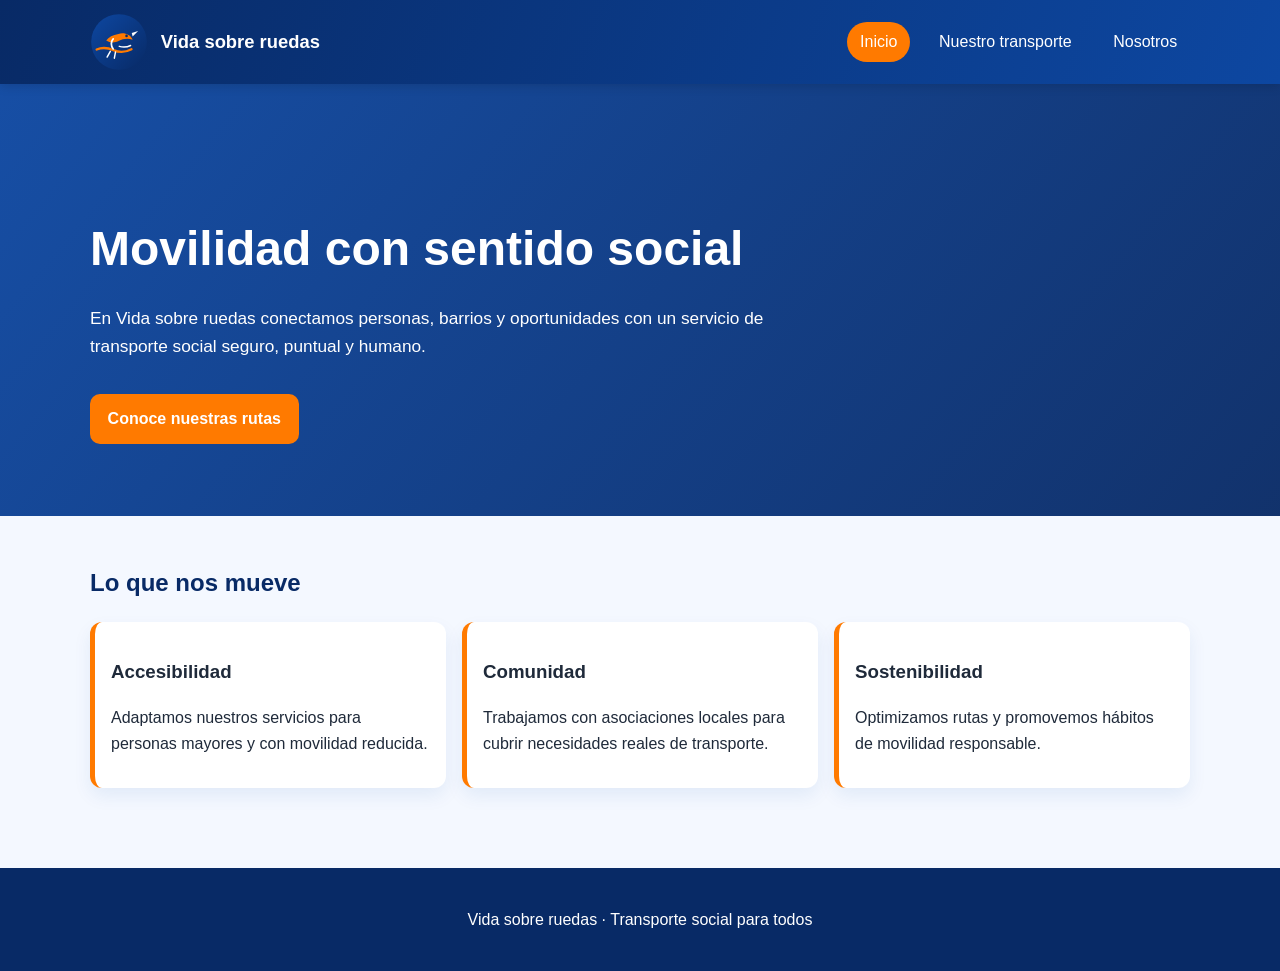
==== index.html @ e6b1b7bc "Initial commit: sitio web Vida sobre ruedas Made-with: Cursor" ====
<!doctype html>
<html lang="es">
  <head>
    <meta charset="UTF-8" />
    <meta name="viewport" content="width=device-width, initial-scale=1.0" />
    <title>Vida sobre ruedas | Inicio</title>
    <link rel="stylesheet" href="styles.css" />
  </head>
  <body>
    <header class="site-header">
      <div class="container header-inner">
        <a class="brand" href="index.html">
          <img src="assets/logo-roadrunner.svg" alt="Logo Vida sobre ruedas" />
          <span>Vida sobre ruedas</span>
        </a>
        <nav class="nav">
          <a class="active" href="index.html">Inicio</a>
          <a href="transporte.html">Nuestro transporte</a>
          <a href="nosotros.html">Nosotros</a>
        </nav>
      </div>
    </header>

    <main>
      <section class="hero">
        <div class="container">
          <h1>Movilidad con sentido social</h1>
          <p>
            En Vida sobre ruedas conectamos personas, barrios y oportunidades
            con un servicio de transporte social seguro, puntual y humano.
          </p>
          <a class="btn" href="transporte.html">Conoce nuestras rutas</a>
        </div>
      </section>

      <section class="section">
        <div class="container">
          <h2>Lo que nos mueve</h2>
          <div class="cards">
            <article class="card">
              <h3>Accesibilidad</h3>
              <p>Adaptamos nuestros servicios para personas mayores y con movilidad reducida.</p>
            </article>
            <article class="card">
              <h3>Comunidad</h3>
              <p>Trabajamos con asociaciones locales para cubrir necesidades reales de transporte.</p>
            </article>
            <article class="card">
              <h3>Sostenibilidad</h3>
              <p>Optimizamos rutas y promovemos hábitos de movilidad responsable.</p>
            </article>
          </div>
        </div>
      </section>
    </main>

    <footer class="site-footer">
      <div class="container">
        <p>Vida sobre ruedas · Transporte social para todos</p>
      </div>
    </footer>
  </body>
</html>
---- styles.css ----
:root {
  --blue: #0d47a1;
  --blue-dark: #082a66;
  --orange: #ff7a00;
  --orange-soft: #ffb164;
  --bg: #f4f8ff;
  --text: #1f2a3a;
  --white: #ffffff;
}

* {
  box-sizing: border-box;
}

body {
  margin: 0;
  font-family: Arial, Helvetica, sans-serif;
  color: var(--text);
  background: var(--bg);
  line-height: 1.6;
}

a {
  color: inherit;
  text-decoration: none;
}

.site-header {
  background: linear-gradient(110deg, var(--blue-dark), var(--blue));
  color: var(--white);
  padding: 0.8rem 0;
  position: sticky;
  top: 0;
  z-index: 1000;
  box-shadow: 0 2px 10px rgba(0, 0, 0, 0.15);
}

.container {
  width: min(1100px, 92%);
  margin: 0 auto;
}

.header-inner {
  display: flex;
  align-items: center;
  justify-content: space-between;
  gap: 1rem;
  flex-wrap: wrap;
}

.brand {
  display: flex;
  align-items: center;
  gap: 0.8rem;
  font-weight: bold;
  font-size: 1.15rem;
}

.brand img {
  width: 58px;
  height: 58px;
}

.nav {
  display: flex;
  gap: 1rem;
  flex-wrap: wrap;
}

.nav a {
  padding: 0.45rem 0.8rem;
  border-radius: 999px;
  transition: 0.25s ease;
}

.nav a:hover,
.nav a.active {
  background: var(--orange);
  color: var(--white);
}

.hero {
  background: linear-gradient(130deg, rgba(13, 71, 161, 0.96), rgba(8, 42, 102, 0.96)),
    url("https://images.unsplash.com/photo-1474487548417-781cb71495f3?auto=format&fit=crop&w=1350&q=80")
      center/cover no-repeat;
  color: var(--white);
  padding: 5.5rem 0 4.5rem;
}

.hero h1 {
  font-size: clamp(2rem, 4.2vw, 3rem);
  margin-bottom: 0.7rem;
}

.hero p {
  max-width: 700px;
  font-size: 1.08rem;
}

.btn {
  display: inline-block;
  margin-top: 1rem;
  background: var(--orange);
  color: var(--white);
  padding: 0.75rem 1.1rem;
  border-radius: 10px;
  font-weight: bold;
}

.section {
  padding: 3rem 0;
}

.section h2 {
  margin-top: 0;
  color: var(--blue-dark);
}

.cards {
  display: grid;
  grid-template-columns: repeat(auto-fit, minmax(230px, 1fr));
  gap: 1rem;
}

.card {
  background: var(--white);
  border-left: 5px solid var(--orange);
  border-radius: 12px;
  padding: 1rem;
  box-shadow: 0 8px 18px rgba(13, 71, 161, 0.08);
}

.highlight {
  background: var(--white);
  border-radius: 14px;
  padding: 1.2rem;
  box-shadow: 0 8px 20px rgba(0, 0, 0, 0.08);
}

.split {
  display: grid;
  grid-template-columns: repeat(auto-fit, minmax(280px, 1fr));
  gap: 1.2rem;
  align-items: center;
}

.split img {
  width: 100%;
  border-radius: 12px;
  box-shadow: 0 10px 18px rgba(0, 0, 0, 0.16);
}

.site-footer {
  margin-top: 2rem;
  background: var(--blue-dark);
  color: var(--white);
  padding: 1.4rem 0;
  text-align: center;
}

@media (max-width: 620px) {
  .header-inner {
    justify-content: center;
  }

  .nav {
    justify-content: center;
  }
}
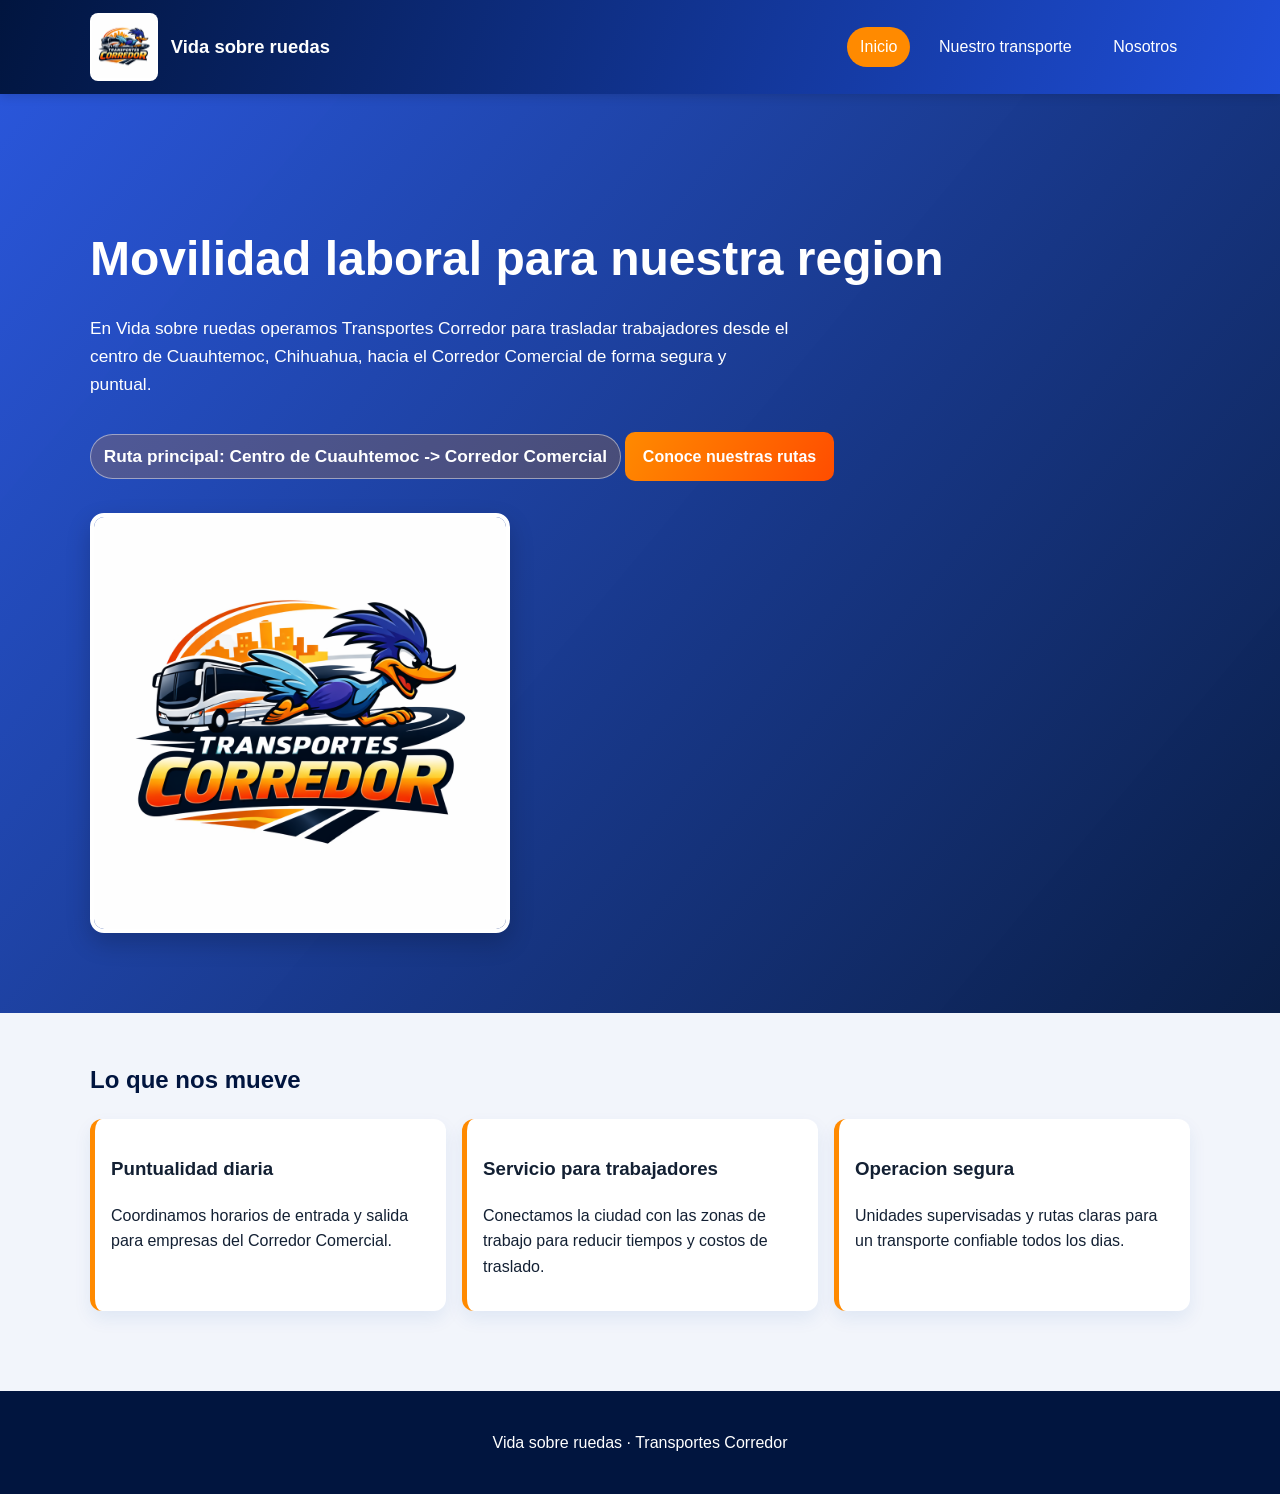
==== commit 149cc25b: "Update site branding, route details, and organization profile. Align the website with Transportes Co" ====
--- a/index.html
+++ b/index.html
@@ -3,14 +3,14 @@
   <head>
     <meta charset="UTF-8" />
     <meta name="viewport" content="width=device-width, initial-scale=1.0" />
-    <title>Vida sobre ruedas | Inicio</title>
+    <title>Transportes Corredor | Vida sobre ruedas</title>
     <link rel="stylesheet" href="styles.css" />
   </head>
   <body>
     <header class="site-header">
       <div class="container header-inner">
         <a class="brand" href="index.html">
-          <img src="assets/logo-roadrunner.svg" alt="Logo Vida sobre ruedas" />
+          <img src="assets/logo-corredor.png" alt="Logo Transportes Corredor" />
           <span>Vida sobre ruedas</span>
         </a>
         <nav class="nav">
@@ -24,12 +24,15 @@
     <main>
       <section class="hero">
         <div class="container">
-          <h1>Movilidad con sentido social</h1>
+          <h1>Movilidad laboral para nuestra region</h1>
           <p>
-            En Vida sobre ruedas conectamos personas, barrios y oportunidades
-            con un servicio de transporte social seguro, puntual y humano.
+            En Vida sobre ruedas operamos Transportes Corredor para trasladar
+            trabajadores desde el centro de Cuauhtemoc, Chihuahua, hacia el
+            Corredor Comercial de forma segura y puntual.
           </p>
+          <p class="route-pill">Ruta principal: Centro de Cuauhtemoc -> Corredor Comercial</p>
           <a class="btn" href="transporte.html">Conoce nuestras rutas</a>
+          <img class="logo-showcase" src="assets/logo-corredor.png" alt="Logo oficial de Transportes Corredor" />
         </div>
       </section>
 
@@ -38,16 +41,16 @@
           <h2>Lo que nos mueve</h2>
           <div class="cards">
             <article class="card">
-              <h3>Accesibilidad</h3>
-              <p>Adaptamos nuestros servicios para personas mayores y con movilidad reducida.</p>
+              <h3>Puntualidad diaria</h3>
+              <p>Coordinamos horarios de entrada y salida para empresas del Corredor Comercial.</p>
             </article>
             <article class="card">
-              <h3>Comunidad</h3>
-              <p>Trabajamos con asociaciones locales para cubrir necesidades reales de transporte.</p>
+              <h3>Servicio para trabajadores</h3>
+              <p>Conectamos la ciudad con las zonas de trabajo para reducir tiempos y costos de traslado.</p>
             </article>
             <article class="card">
-              <h3>Sostenibilidad</h3>
-              <p>Optimizamos rutas y promovemos hábitos de movilidad responsable.</p>
+              <h3>Operacion segura</h3>
+              <p>Unidades supervisadas y rutas claras para un transporte confiable todos los dias.</p>
             </article>
           </div>
         </div>
@@ -56,7 +59,7 @@
 
     <footer class="site-footer">
       <div class="container">
-        <p>Vida sobre ruedas · Transporte social para todos</p>
+        <p>Vida sobre ruedas · Transportes Corredor</p>
       </div>
     </footer>
   </body>
--- a/styles.css
+++ b/styles.css
@@ -1,10 +1,10 @@
 :root {
-  --blue: #0d47a1;
-  --blue-dark: #082a66;
-  --orange: #ff7a00;
-  --orange-soft: #ffb164;
-  --bg: #f4f8ff;
-  --text: #1f2a3a;
+  --blue: #1f4ed8;
+  --blue-dark: #01153f;
+  --orange: #ff8a00;
+  --orange-soft: #ffd166;
+  --bg: #f2f5fb;
+  --text: #132033;
   --white: #ffffff;
 }
 
@@ -57,8 +57,12 @@
 }
 
 .brand img {
-  width: 58px;
-  height: 58px;
+  width: 68px;
+  height: 68px;
+  object-fit: contain;
+  border-radius: 8px;
+  background: #ffffff;
+  padding: 0.15rem;
 }
 
 .nav {
@@ -80,7 +84,7 @@
 }
 
 .hero {
-  background: linear-gradient(130deg, rgba(13, 71, 161, 0.96), rgba(8, 42, 102, 0.96)),
+  background: linear-gradient(130deg, rgba(31, 78, 216, 0.95), rgba(1, 21, 63, 0.96)),
     url("https://images.unsplash.com/photo-1474487548417-781cb71495f3?auto=format&fit=crop&w=1350&q=80")
       center/cover no-repeat;
   color: var(--white);
@@ -100,10 +104,20 @@
 .btn {
   display: inline-block;
   margin-top: 1rem;
-  background: var(--orange);
+  background: linear-gradient(120deg, var(--orange), #ff4d00);
   color: var(--white);
   padding: 0.75rem 1.1rem;
   border-radius: 10px;
+  font-weight: bold;
+}
+
+.route-pill {
+  display: inline-block;
+  margin-top: 0.8rem;
+  padding: 0.45rem 0.8rem;
+  border-radius: 999px;
+  background: rgba(255, 138, 0, 0.2);
+  border: 1px solid rgba(255, 255, 255, 0.45);
   font-weight: bold;
 }
 
@@ -137,6 +151,31 @@
   box-shadow: 0 8px 20px rgba(0, 0, 0, 0.08);
 }
 
+.logo-showcase {
+  margin-top: 1.1rem;
+  max-width: 420px;
+  width: 100%;
+  border-radius: 14px;
+  border: 4px solid #ffffff;
+  box-shadow: 0 10px 24px rgba(0, 0, 0, 0.2);
+}
+
+.founders {
+  display: flex;
+  flex-wrap: wrap;
+  gap: 0.6rem;
+  margin-top: 0.7rem;
+}
+
+.founders span {
+  background: #e9f0ff;
+  border: 1px solid #bed0ff;
+  color: var(--blue-dark);
+  padding: 0.3rem 0.65rem;
+  border-radius: 999px;
+  font-weight: bold;
+}
+
 .split {
   display: grid;
   grid-template-columns: repeat(auto-fit, minmax(280px, 1fr));
